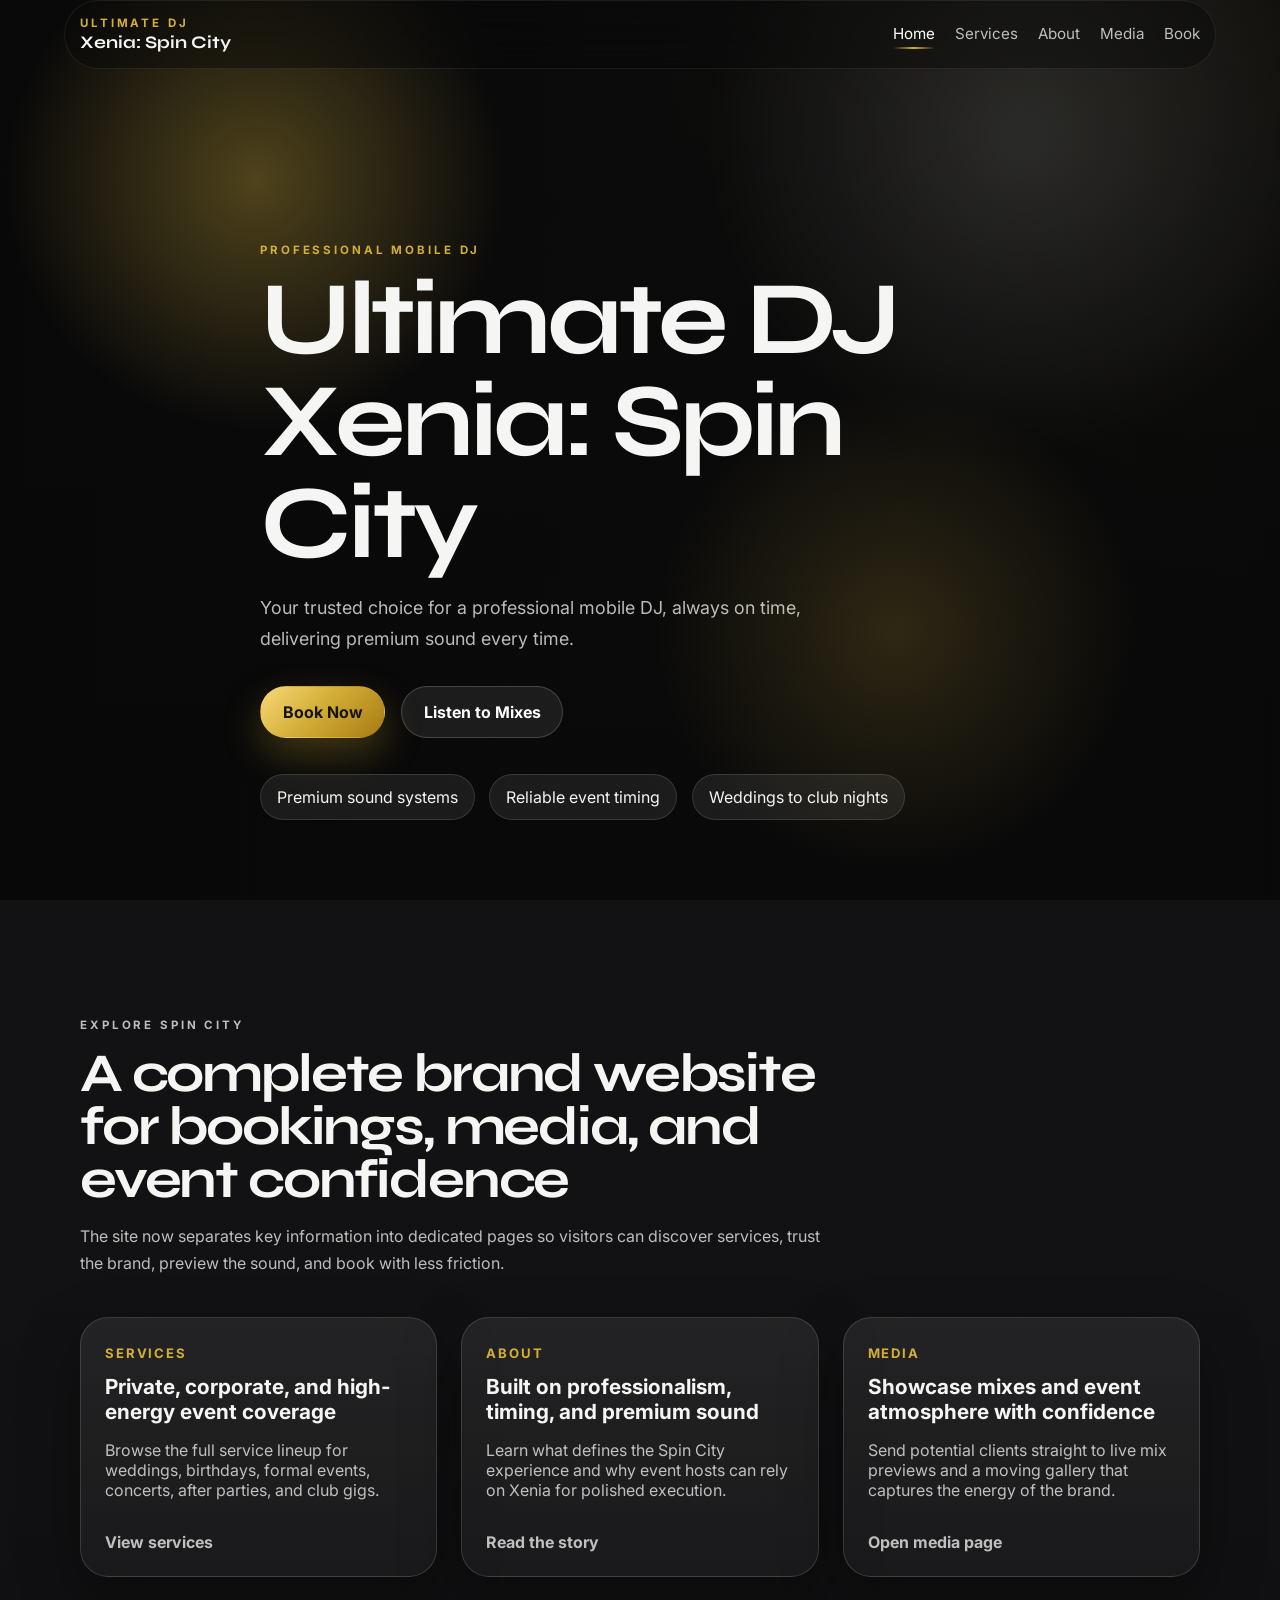
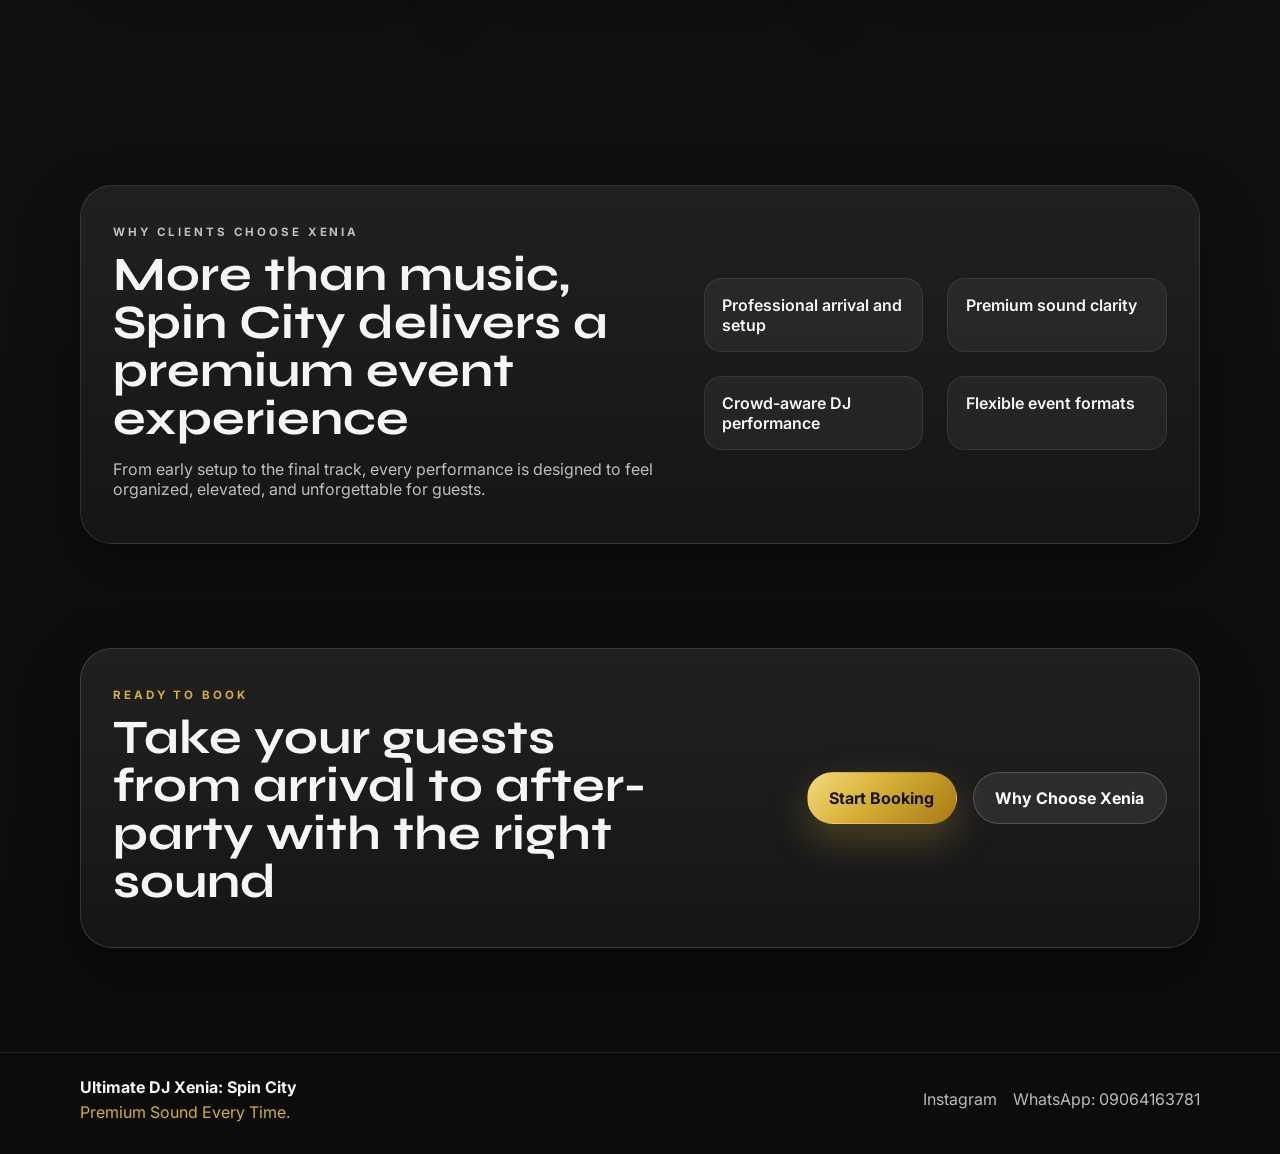
==== index.html @ 5f5d479f "Add files via upload" ====
<!DOCTYPE html>
<html lang="en">
  <head>
    <meta charset="UTF-8" />
    <meta name="viewport" content="width=device-width, initial-scale=1.0" />
    <title>Ultimate DJ Xenia: Spin City</title>
    <meta
      name="description"
      content="Ultimate DJ Xenia: Spin City delivers premium mobile DJ experiences for weddings, corporate events, after parties, concerts, and club gigs."
    />
    <link rel="preconnect" href="https://fonts.googleapis.com" />
    <link rel="preconnect" href="https://fonts.gstatic.com" crossorigin />
    <link
      href="https://fonts.googleapis.com/css2?family=Inter:wght@400;500;600;700;800&family=Syne:wght@600;700;800&display=swap"
      rel="stylesheet"
    />
    <link rel="stylesheet" href="styles.css" />
  </head>
  <body>
    <header class="site-header">
      <a class="brand" href="index.html">
        <span class="brand-eyebrow">Ultimate DJ</span>
        <span class="brand-name">Xenia: Spin City</span>
      </a>
      <nav class="site-nav" aria-label="Primary">
        <a class="is-active" href="index.html">Home</a>
        <a href="services.html">Services</a>
        <a href="about.html">About</a>
        <a href="media.html">Media</a>
        <a href="booking.html">Book</a>
      </nav>
    </header>

    <main id="top">
      <section class="hero">
        <div class="hero-media">
          <video
            class="hero-video"
            autoplay
            muted
            loop
            playsinline
            poster="https://images.unsplash.com/photo-1493225457124-a3eb161ffa5f?auto=format&fit=crop&w=1600&q=80"
          >
            <source
              src="https://cdn.coverr.co/videos/coverr-dj-playing-live-at-a-party-1574384818160?download=1080p"
              type="video/mp4"
            />
          </video>
        </div>
        <div class="hero-overlay"></div>
        <div class="hero-content container">
          <p class="eyebrow">Professional Mobile DJ</p>
          <h1>Ultimate DJ Xenia: Spin City</h1>
          <p class="hero-copy">
            Your trusted choice for a professional mobile DJ, always on time,
            delivering premium sound every time.
          </p>
          <div class="hero-actions">
            <a class="button button-primary" href="booking.html">Book Now</a>
            <a class="button button-secondary" href="media.html">Listen to Mixes</a>
          </div>
          <ul class="hero-highlights" aria-label="Key highlights">
            <li>Premium sound systems</li>
            <li>Reliable event timing</li>
            <li>Weddings to club nights</li>
          </ul>
        </div>
      </section>

      <section class="section">
        <div class="container">
          <div class="section-heading">
            <p class="eyebrow">Explore Spin City</p>
            <h2>A complete brand website for bookings, media, and event confidence</h2>
            <p>
              The site now separates key information into dedicated pages so
              visitors can discover services, trust the brand, preview the sound,
              and book with less friction.
            </p>
          </div>

          <div class="overview-grid">
            <article class="overview-card">
              <span class="card-kicker">Services</span>
              <h3>Private, corporate, and high-energy event coverage</h3>
              <p>
                Browse the full service lineup for weddings, birthdays, formal
                events, concerts, after parties, and club gigs.
              </p>
              <a class="text-link" href="services.html">View services</a>
            </article>
            <article class="overview-card">
              <span class="card-kicker">About</span>
              <h3>Built on professionalism, timing, and premium sound</h3>
              <p>
                Learn what defines the Spin City experience and why event hosts
                can rely on Xenia for polished execution.
              </p>
              <a class="text-link" href="about.html">Read the story</a>
            </article>
            <article class="overview-card">
              <span class="card-kicker">Media</span>
              <h3>Showcase mixes and event atmosphere with confidence</h3>
              <p>
                Send potential clients straight to live mix previews and a moving
                gallery that captures the energy of the brand.
              </p>
              <a class="text-link" href="media.html">Open media page</a>
            </article>
          </div>
        </div>
      </section>

      <section class="section">
        <div class="container feature-band">
          <div class="feature-copy">
            <p class="eyebrow">Why Clients Choose Xenia</p>
            <h2>More than music, Spin City delivers a premium event experience</h2>
            <p>
              From early setup to the final track, every performance is designed
              to feel organized, elevated, and unforgettable for guests.
            </p>
          </div>
          <div class="feature-grid">
            <div class="feature-chip">Professional arrival and setup</div>
            <div class="feature-chip">Premium sound clarity</div>
            <div class="feature-chip">Crowd-aware DJ performance</div>
            <div class="feature-chip">Flexible event formats</div>
          </div>
        </div>
      </section>

      <section class="section cta-section">
        <div class="container cta-card">
          <div>
            <p class="eyebrow">Ready To Book</p>
            <h2>Take your guests from arrival to after-party with the right sound</h2>
          </div>
          <div class="cta-actions">
            <a class="button button-primary" href="booking.html">Start Booking</a>
            <a class="button button-secondary" href="about.html">Why Choose Xenia</a>
          </div>
        </div>
      </section>
    </main>

    <footer class="site-footer">
      <div class="container footer-content">
        <div>
          <p class="footer-brand">Ultimate DJ Xenia: Spin City</p>
          <p class="footer-tagline">Premium Sound Every Time.</p>
        </div>
        <div class="footer-links">
          <a href="https://www.instagram.com/_djxenia/" target="_blank" rel="noreferrer">
            Instagram
          </a>
          <a href="https://wa.me/2349064163781" target="_blank" rel="noreferrer">
            WhatsApp: 09064163781
          </a>
        </div>
      </div>
    </footer>

    <script src="script.js"></script>
  </body>
</html>
---- styles.css ----
:root {
  --bg: #0f0f10;
  --bg-soft: #171719;
  --panel: rgba(255, 255, 255, 0.08);
  --panel-strong: rgba(255, 255, 255, 0.12);
  --text: #f5f5f4;
  --muted: rgba(255, 255, 255, 0.72);
  --gold: #d4af37;
  --gold-soft: rgba(212, 175, 55, 0.16);
  --charcoal: #141414;
  --white: #ffffff;
  --border: rgba(255, 255, 255, 0.14);
  --shadow: 0 24px 60px rgba(0, 0, 0, 0.35);
  --radius-lg: 28px;
  --radius-md: 20px;
  --radius-sm: 14px;
  --container: min(1120px, calc(100% - 2rem));
}

* {
  box-sizing: border-box;
}

html {
  scroll-behavior: smooth;
}

body {
  margin: 0;
  font-family: "Inter", sans-serif;
  background:
    radial-gradient(circle at top right, rgba(212, 175, 55, 0.16), transparent 22%),
    linear-gradient(180deg, #101010 0%, #121214 42%, #0c0c0d 100%);
  color: var(--text);
}

img,
video {
  display: block;
  max-width: 100%;
}

a {
  color: inherit;
  text-decoration: none;
}

button,
input,
select,
textarea {
  font: inherit;
}

.container {
  width: var(--container);
  margin: 0 auto;
}

.site-header {
  position: fixed;
  inset: 0 0 auto;
  z-index: 20;
  display: flex;
  align-items: center;
  justify-content: space-between;
  width: var(--container);
  margin: 0 auto;
  padding: 1rem 0;
}

.site-header::before {
  content: "";
  position: absolute;
  inset: 0 -1rem;
  border-radius: 999px;
  background: rgba(9, 9, 10, 0.45);
  border: 1px solid rgba(255, 255, 255, 0.08);
  backdrop-filter: blur(18px);
  z-index: -1;
}

.brand {
  display: inline-flex;
  flex-direction: column;
  gap: 0.15rem;
}

.brand-eyebrow,
.eyebrow {
  text-transform: uppercase;
  letter-spacing: 0.25em;
  font-size: 0.72rem;
  color: var(--gold);
  font-weight: 700;
}

.brand-name {
  font-family: "Syne", sans-serif;
  font-size: 1.1rem;
  font-weight: 700;
}

.site-nav {
  display: flex;
  gap: 1.25rem;
  color: var(--muted);
  font-size: 0.95rem;
}

.site-nav a {
  position: relative;
  padding-bottom: 0.2rem;
}

.site-nav a:hover,
.footer-links a:hover,
.player-header a:hover {
  color: var(--gold);
}

.site-nav a.is-active {
  color: var(--white);
}

.site-nav a.is-active::after {
  content: "";
  position: absolute;
  left: 0;
  right: 0;
  bottom: -0.2rem;
  height: 2px;
  border-radius: 999px;
  background: linear-gradient(90deg, transparent, var(--gold), transparent);
}

.hero {
  position: relative;
  min-height: 100vh;
  display: grid;
  align-items: end;
  overflow: clip;
}

.page-hero {
  position: relative;
  padding: 10rem 0 4rem;
}

.page-hero::before {
  content: "";
  position: absolute;
  inset: 0;
  background:
    radial-gradient(circle at 15% 20%, rgba(212, 175, 55, 0.15), transparent 20%),
    radial-gradient(circle at 85% 25%, rgba(255, 255, 255, 0.08), transparent 22%);
  pointer-events: none;
}

.page-hero-content {
  position: relative;
  max-width: 760px;
}

.hero-media,
.hero-overlay,
.hero::after {
  position: absolute;
  inset: 0;
}

.hero-video {
  width: 100%;
  height: 100%;
  object-fit: cover;
  filter: saturate(0.9) contrast(1.05) brightness(0.45);
}

.hero-overlay {
  background:
    linear-gradient(90deg, rgba(8, 8, 8, 0.88) 0%, rgba(8, 8, 8, 0.48) 48%, rgba(8, 8, 8, 0.72) 100%),
    linear-gradient(180deg, rgba(8, 8, 8, 0.35) 0%, rgba(8, 8, 8, 0.82) 100%);
}

.hero::after {
  content: "";
  background:
    radial-gradient(circle at 20% 20%, rgba(212, 175, 55, 0.34), transparent 20%),
    radial-gradient(circle at 80% 15%, rgba(255, 255, 255, 0.12), transparent 25%),
    radial-gradient(circle at 70% 70%, rgba(212, 175, 55, 0.18), transparent 22%);
  mix-blend-mode: screen;
  pointer-events: none;
}

.hero-content {
  position: relative;
  z-index: 1;
  padding: 10rem 0 5rem;
  max-width: 760px;
}

.hero h1,
.section-heading h2,
.about-copy h2,
.booking-copy h2 {
  font-family: "Syne", sans-serif;
  line-height: 0.98;
  letter-spacing: -0.04em;
}

.hero h1 {
  margin: 0.75rem 0 1rem;
  font-size: clamp(3.5rem, 9vw, 6.5rem);
}

.hero-copy,
.section-heading p,
.about-copy p,
.booking-copy p,
.form-note {
  color: var(--muted);
  line-height: 1.7;
}

.hero-copy {
  max-width: 620px;
  font-size: 1.12rem;
}

.hero-actions {
  display: flex;
  gap: 1rem;
  margin: 2rem 0;
  flex-wrap: wrap;
}

.button {
  display: inline-flex;
  align-items: center;
  justify-content: center;
  min-height: 52px;
  padding: 0.9rem 1.35rem;
  border-radius: 999px;
  border: 1px solid transparent;
  font-weight: 700;
  transition: transform 160ms ease, border-color 160ms ease, background 160ms ease;
}

.button:hover {
  transform: translateY(-2px);
}

.button-primary {
  background: linear-gradient(135deg, #f7d97b 0%, var(--gold) 45%, #a77914 100%);
  color: #17130a;
  box-shadow: 0 16px 38px rgba(212, 175, 55, 0.28);
}

.button-secondary {
  border-color: rgba(255, 255, 255, 0.18);
  background: rgba(255, 255, 255, 0.08);
  color: var(--white);
}

.button-full {
  width: 100%;
}

.hero-highlights {
  display: flex;
  gap: 0.9rem;
  flex-wrap: wrap;
  list-style: none;
  padding: 0;
  margin: 2.25rem 0 0;
}

.hero-highlights li {
  padding: 0.75rem 1rem;
  border: 1px solid rgba(255, 255, 255, 0.12);
  border-radius: 999px;
  background: rgba(255, 255, 255, 0.08);
  backdrop-filter: blur(12px);
}

.section {
  padding: 6.5rem 0;
}

.section-heading {
  max-width: 760px;
  margin-bottom: 2.5rem;
}

.section-heading h2,
.about-copy h2,
.booking-copy h2 {
  margin: 0.6rem 0 1rem;
  font-size: clamp(2.2rem, 5vw, 3.4rem);
}

.service-grid,
.media-grid,
.booking-grid,
.about-grid,
.footer-content,
.contact-cards,
.overview-grid,
.feature-grid,
.detail-grid,
.value-grid {
  display: grid;
  gap: 1.5rem;
}

.service-grid {
  grid-template-columns: repeat(3, minmax(0, 1fr));
}

.overview-grid,
.detail-grid,
.value-grid {
  grid-template-columns: repeat(3, minmax(0, 1fr));
}

.service-card,
.player-card,
.gallery-card,
.booking-form,
.about-photo-card,
.contact-card,
.overview-card,
.detail-card,
.value-card,
.cta-card {
  background: linear-gradient(180deg, rgba(255, 255, 255, 0.08), rgba(255, 255, 255, 0.04));
  border: 1px solid var(--border);
  box-shadow: var(--shadow);
}

.service-card {
  padding: 1.5rem;
  border-radius: var(--radius-lg);
}

.overview-card,
.detail-card,
.value-card {
  padding: 1.5rem;
  border-radius: var(--radius-lg);
}

.card-kicker {
  display: inline-block;
  margin-bottom: 0.8rem;
  color: var(--gold);
  font-size: 0.82rem;
  font-weight: 700;
  letter-spacing: 0.14em;
  text-transform: uppercase;
}

.overview-card h3,
.detail-card h3,
.value-card h3 {
  margin: 0 0 0.8rem;
  font-size: 1.3rem;
}

.overview-card p,
.detail-card p,
.value-card p,
.text-link {
  color: var(--muted);
}

.text-link {
  display: inline-block;
  margin-top: 1rem;
  font-weight: 700;
}

.text-link:hover {
  color: var(--gold);
}

.service-icon {
  width: 56px;
  height: 56px;
  display: grid;
  place-items: center;
  border-radius: 18px;
  margin-bottom: 1.1rem;
  background: var(--gold-soft);
  color: var(--gold);
}

.service-icon svg {
  width: 26px;
  height: 26px;
  fill: none;
  stroke: currentColor;
  stroke-width: 1.7;
  stroke-linecap: round;
  stroke-linejoin: round;
}

.service-card h3 {
  margin: 0 0 0.85rem;
  font-size: 1.15rem;
}

.service-card ul {
  list-style: none;
  padding: 0;
  margin: 0;
  color: var(--muted);
}

.service-card li + li {
  margin-top: 0.65rem;
}

.about-grid,
.booking-grid {
  grid-template-columns: 1.05fr 1fr;
  align-items: center;
}

.feature-band,
.cta-card {
  display: grid;
  grid-template-columns: 1.1fr 0.9fr;
  gap: 1.5rem;
  align-items: center;
}

.feature-band {
  padding: 1.75rem 2rem;
  border-radius: 32px;
  background: linear-gradient(180deg, rgba(255, 255, 255, 0.07), rgba(255, 255, 255, 0.03));
  border: 1px solid rgba(255, 255, 255, 0.1);
  box-shadow: var(--shadow);
}

.feature-copy h2,
.cta-card h2 {
  margin: 0.6rem 0 0.8rem;
  font-family: "Syne", sans-serif;
  font-size: clamp(2rem, 4vw, 3rem);
  line-height: 1;
}

.feature-copy p {
  color: var(--muted);
}

.feature-grid {
  grid-template-columns: repeat(2, minmax(0, 1fr));
}

.feature-chip {
  padding: 1rem 1.1rem;
  border-radius: 18px;
  border: 1px solid rgba(255, 255, 255, 0.08);
  background: rgba(255, 255, 255, 0.05);
  font-weight: 600;
}

.cta-section {
  padding-top: 0;
}

.cta-card {
  padding: 1.75rem 2rem;
  border-radius: 32px;
}

.cta-actions {
  display: flex;
  gap: 1rem;
  flex-wrap: wrap;
  justify-content: flex-end;
}

.about-photo-card {
  position: relative;
  min-height: 520px;
  overflow: hidden;
  border-radius: 36px;
  background:
    radial-gradient(circle at top right, rgba(212, 175, 55, 0.45), transparent 24%),
    linear-gradient(180deg, #f6f3ef 0%, #cfc5b2 100%);
}

.about-photo-card::after {
  content: "";
  position: absolute;
  inset: auto 0 0;
  height: 48%;
  background: linear-gradient(180deg, transparent 0%, rgba(20, 20, 20, 0.78) 100%);
}

.photo-badge {
  position: absolute;
  top: 1rem;
  right: 1rem;
  z-index: 1;
  padding: 0.75rem 1rem;
  border-radius: 999px;
  background: rgba(20, 20, 20, 0.8);
  color: var(--gold);
  font-weight: 700;
}

.photo-placeholder {
  position: absolute;
  inset: auto 1.5rem 1.5rem;
  z-index: 1;
}

.photo-placeholder span {
  display: inline-block;
  margin-bottom: 0.6rem;
  color: #fff3c4;
  text-transform: uppercase;
  letter-spacing: 0.18em;
  font-size: 0.72rem;
}

.photo-placeholder strong {
  display: block;
  font-size: clamp(2rem, 5vw, 3rem);
  line-height: 1;
}

.photo-placeholder p {
  max-width: 24rem;
  color: rgba(255, 255, 255, 0.82);
}

.about-stats {
  display: grid;
  grid-template-columns: repeat(3, minmax(0, 1fr));
  gap: 1rem;
  margin-top: 2rem;
}

.about-stats div {
  padding: 1rem;
  border-radius: var(--radius-md);
  background: rgba(255, 255, 255, 0.05);
  border: 1px solid rgba(255, 255, 255, 0.08);
}

.about-stats strong {
  display: block;
  margin-bottom: 0.45rem;
}

.about-stats span {
  color: var(--muted);
  font-size: 0.95rem;
  line-height: 1.5;
}

.media-grid {
  grid-template-columns: 0.92fr 1.08fr;
  align-items: start;
}

.player-card,
.gallery-card,
.booking-form {
  padding: 1.4rem;
  border-radius: var(--radius-lg);
}

.player-header {
  display: flex;
  justify-content: space-between;
  gap: 1rem;
  align-items: center;
  margin-bottom: 1rem;
  font-weight: 600;
}

.player-header a {
  color: var(--muted);
  font-size: 0.92rem;
}

.mix-player {
  width: 100%;
  min-height: 352px;
  border: 0;
  border-radius: 20px;
}

.gallery-card {
  overflow: hidden;
}

.gallery-track {
  display: grid;
  grid-auto-flow: column;
  grid-auto-columns: minmax(240px, 1fr);
  gap: 1rem;
  animation: gallery-scroll 32s linear infinite;
  will-change: transform;
}

.gallery-card:hover .gallery-track {
  animation-play-state: paused;
}

.gallery-item {
  margin: 0;
  overflow: hidden;
  border-radius: 22px;
  background: #0b0b0c;
  border: 1px solid rgba(255, 255, 255, 0.08);
}

.gallery-item img {
  width: 100%;
  height: 280px;
  object-fit: cover;
}

.gallery-item figcaption {
  padding: 0.95rem 1rem 1.05rem;
  color: var(--muted);
}

@keyframes gallery-scroll {
  from {
    transform: translateX(0);
  }

  to {
    transform: translateX(calc(-50% - 0.5rem));
  }
}

.contact-cards {
  margin-top: 1.6rem;
}

.contact-card {
  padding: 1.2rem 1.25rem;
  border-radius: 22px;
}

.contact-label {
  display: block;
  color: var(--muted);
  margin-bottom: 0.4rem;
}

.booking-form {
  display: grid;
  gap: 1rem;
}

.booking-form label {
  display: grid;
  gap: 0.55rem;
}

.booking-form span {
  font-size: 0.95rem;
  font-weight: 600;
}

.booking-form input,
.booking-form select,
.booking-form textarea {
  width: 100%;
  padding: 0.95rem 1rem;
  border-radius: 16px;
  border: 1px solid rgba(255, 255, 255, 0.1);
  background: rgba(255, 255, 255, 0.05);
  color: var(--white);
  outline: none;
}

.booking-form input::placeholder,
.booking-form textarea::placeholder {
  color: rgba(255, 255, 255, 0.45);
}

.booking-form input:focus,
.booking-form select:focus,
.booking-form textarea:focus {
  border-color: rgba(212, 175, 55, 0.7);
  box-shadow: 0 0 0 4px rgba(212, 175, 55, 0.12);
}

.form-note {
  margin: 0;
  font-size: 0.92rem;
}

.site-footer {
  padding: 1.5rem 0 2rem;
  border-top: 1px solid rgba(255, 255, 255, 0.08);
}

.footer-content {
  grid-template-columns: 1fr auto;
  align-items: center;
}

.footer-brand,
.footer-tagline {
  margin: 0;
}

.footer-brand {
  font-weight: 700;
}

.footer-tagline {
  color: var(--gold);
  margin-top: 0.35rem;
}

.footer-links {
  display: flex;
  gap: 1rem;
  flex-wrap: wrap;
  color: var(--muted);
}

@media (max-width: 960px) {
  .site-header {
    width: min(100% - 1rem, 1120px);
  }

  .service-grid,
  .overview-grid,
  .detail-grid,
  .value-grid,
  .about-grid,
  .media-grid,
  .booking-grid,
  .footer-content,
  .feature-band,
  .cta-card {
    grid-template-columns: 1fr;
  }

  .about-stats {
    grid-template-columns: 1fr;
  }

  .feature-grid {
    grid-template-columns: 1fr 1fr;
  }

  .gallery-track {
    grid-auto-columns: minmax(220px, 72vw);
  }
}

@media (max-width: 720px) {
  .site-header {
    padding: 0.8rem 0;
    gap: 1rem;
  }

  .site-header::before {
    inset: 0 -0.5rem;
  }

  .site-nav {
    display: none;
  }

  .page-hero {
    padding-top: 8.5rem;
  }

  .hero-content {
    padding-top: 8.5rem;
  }

  .section {
    padding: 5rem 0;
  }

  .about-photo-card {
    min-height: 420px;
  }

  .photo-placeholder strong {
    font-size: 2.1rem;
  }

  .feature-grid {
    grid-template-columns: 1fr;
  }

  .footer-links {
    flex-direction: column;
    gap: 0.6rem;
  }
}
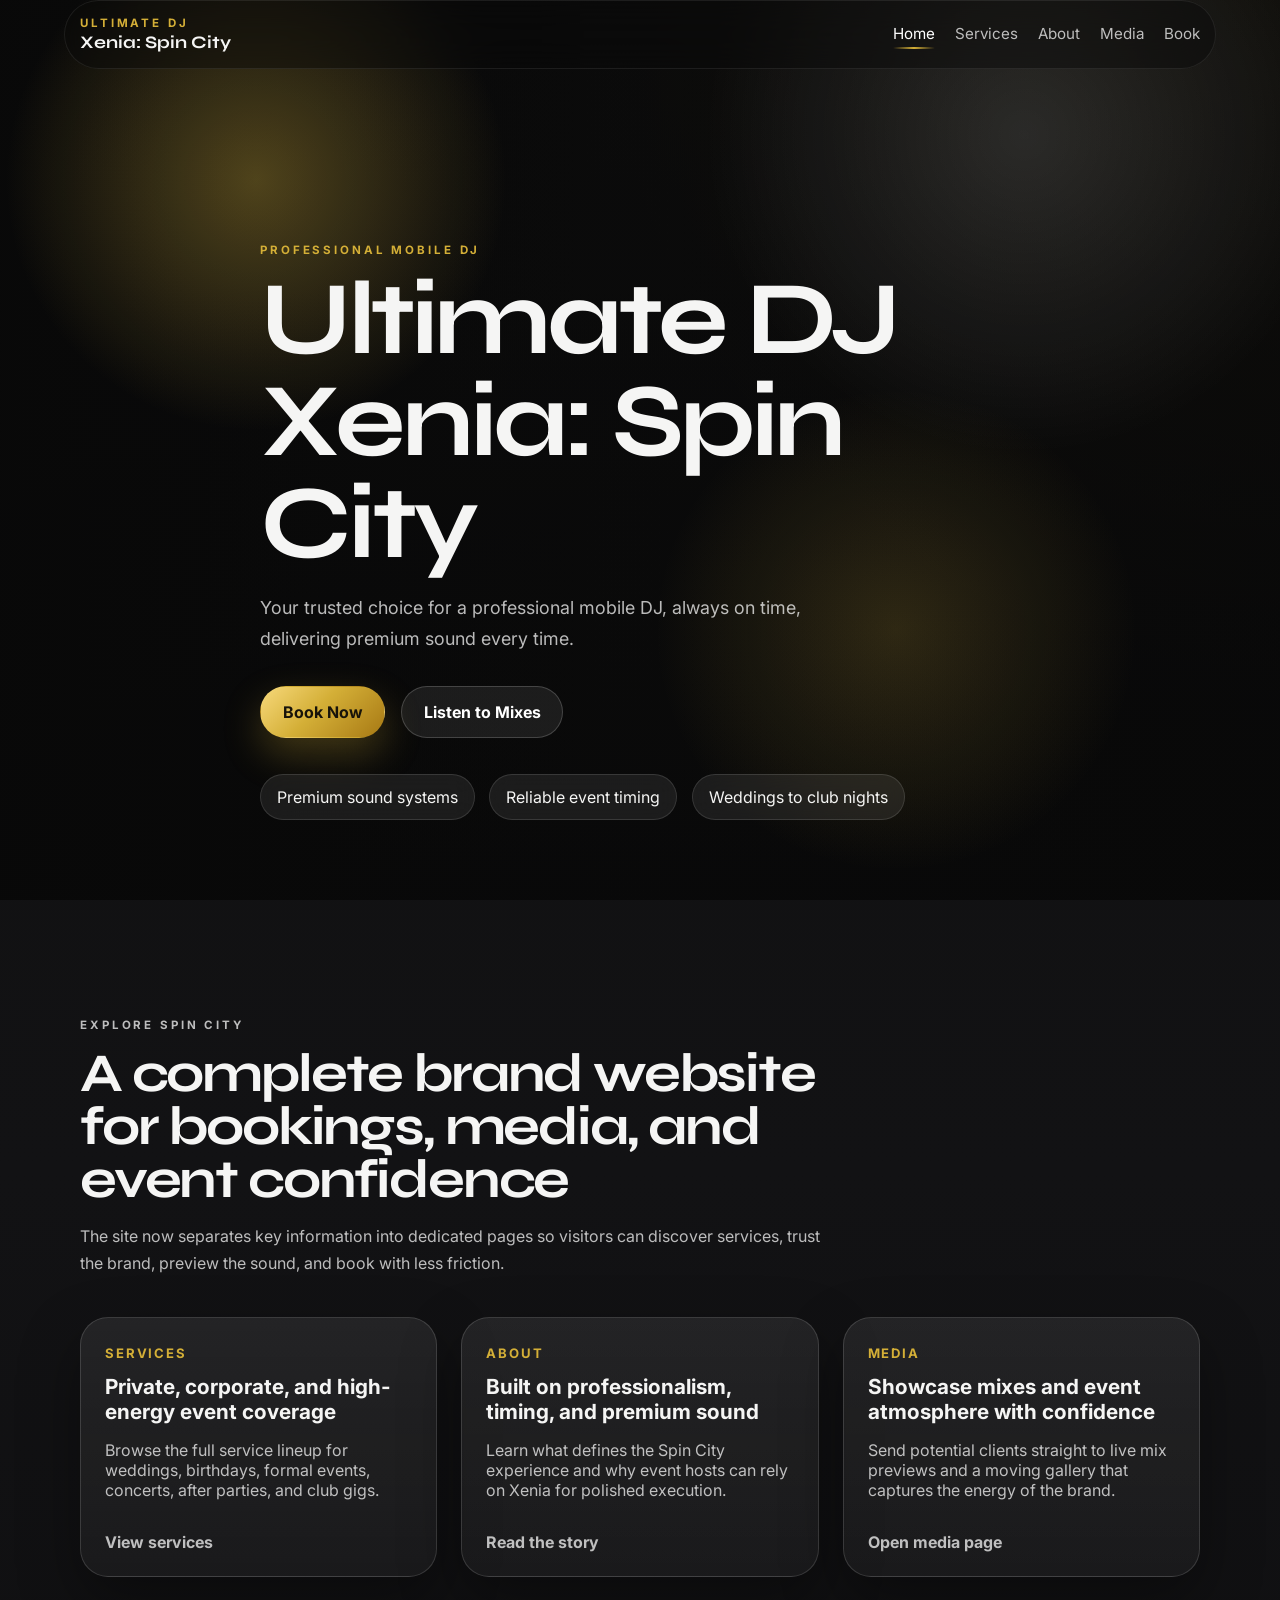
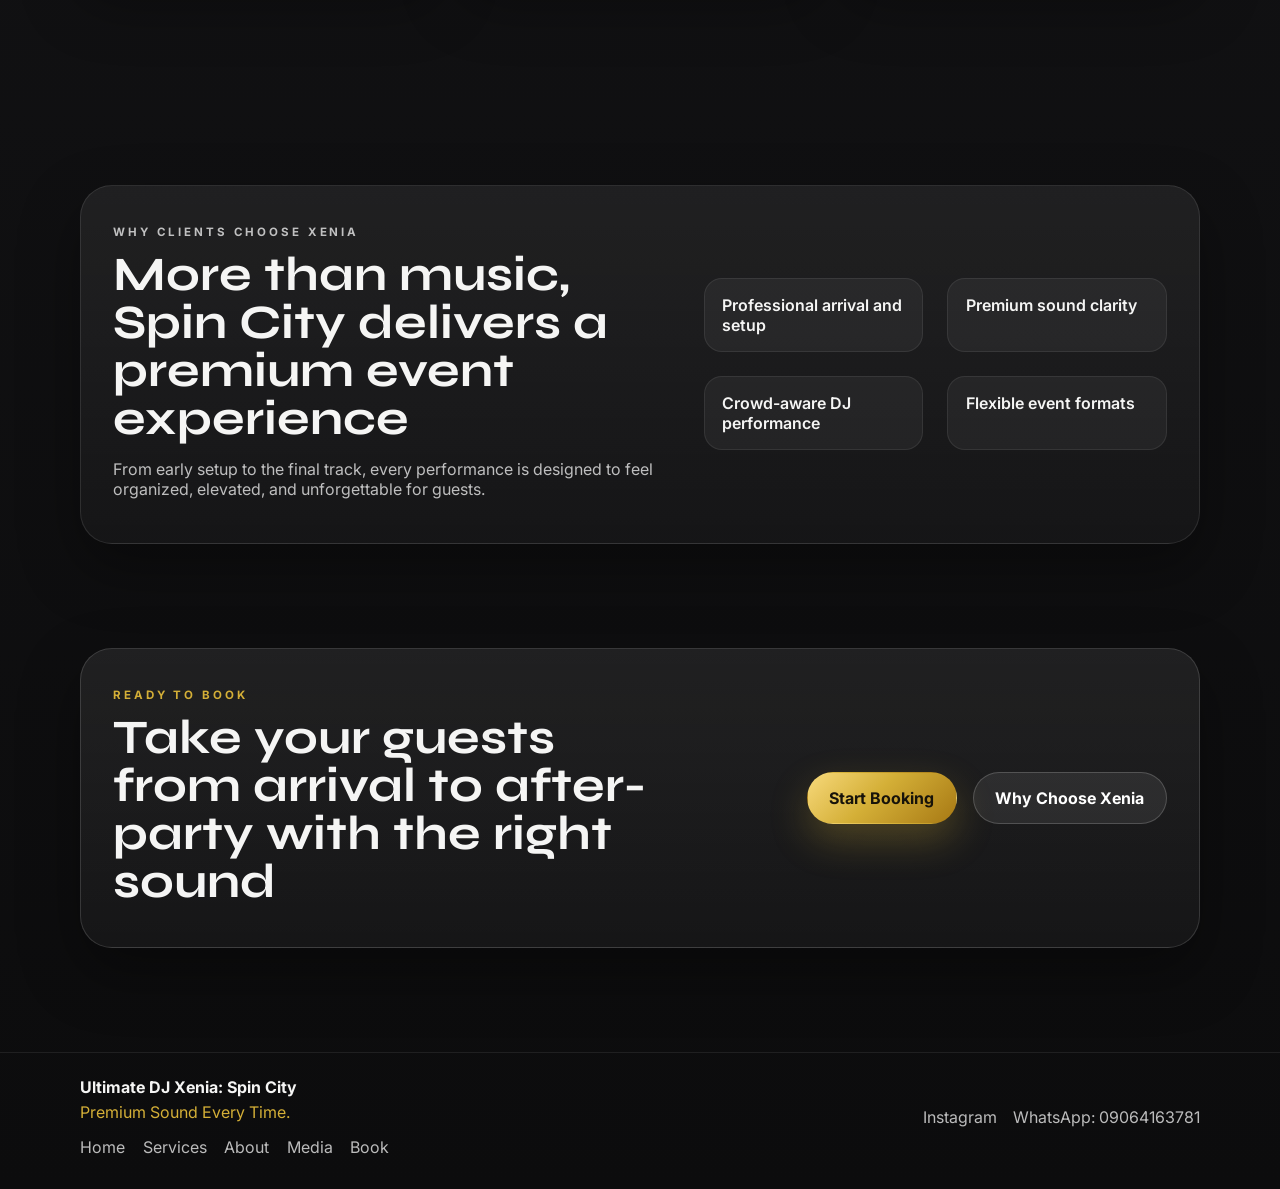
==== commit 1ff740f9: "Add files via upload" ====
--- a/index.html
+++ b/index.html
@@ -150,6 +150,13 @@
         <div>
           <p class="footer-brand">Ultimate DJ Xenia: Spin City</p>
           <p class="footer-tagline">Premium Sound Every Time.</p>
+          <nav class="footer-nav" aria-label="Footer">
+            <a href="index.html">Home</a>
+            <a href="services.html">Services</a>
+            <a href="about.html">About</a>
+            <a href="media.html">Media</a>
+            <a href="booking.html">Book</a>
+          </nav>
         </div>
         <div class="footer-links">
           <a href="https://www.instagram.com/_djxenia/" target="_blank" rel="noreferrer">
--- a/styles.css
+++ b/styles.css
@@ -721,6 +721,18 @@
   font-weight: 700;
 }
 
+.footer-nav {
+  display: flex;
+  gap: 0.9rem 1.1rem;
+  flex-wrap: wrap;
+  margin-top: 0.9rem;
+  color: var(--muted);
+}
+
+.footer-nav a:hover {
+  color: var(--gold);
+}
+
 .footer-tagline {
   color: var(--gold);
   margin-top: 0.35rem;
@@ -768,22 +780,35 @@
   .site-header {
     padding: 0.8rem 0;
     gap: 1rem;
+    flex-wrap: wrap;
+    justify-content: center;
   }
 
   .site-header::before {
     inset: 0 -0.5rem;
   }
 
+  .brand {
+    align-items: center;
+    text-align: center;
+    width: 100%;
+  }
+
   .site-nav {
-    display: none;
+    display: flex;
+    width: 100%;
+    justify-content: center;
+    flex-wrap: wrap;
+    gap: 0.7rem 1rem;
+    font-size: 0.88rem;
   }
 
   .page-hero {
-    padding-top: 8.5rem;
+    padding-top: 11.5rem;
   }
 
   .hero-content {
-    padding-top: 8.5rem;
+    padding-top: 11.5rem;
   }
 
   .section {
@@ -806,4 +831,8 @@
     flex-direction: column;
     gap: 0.6rem;
   }
-}
+
+  .footer-nav {
+    justify-content: center;
+  }
+}
